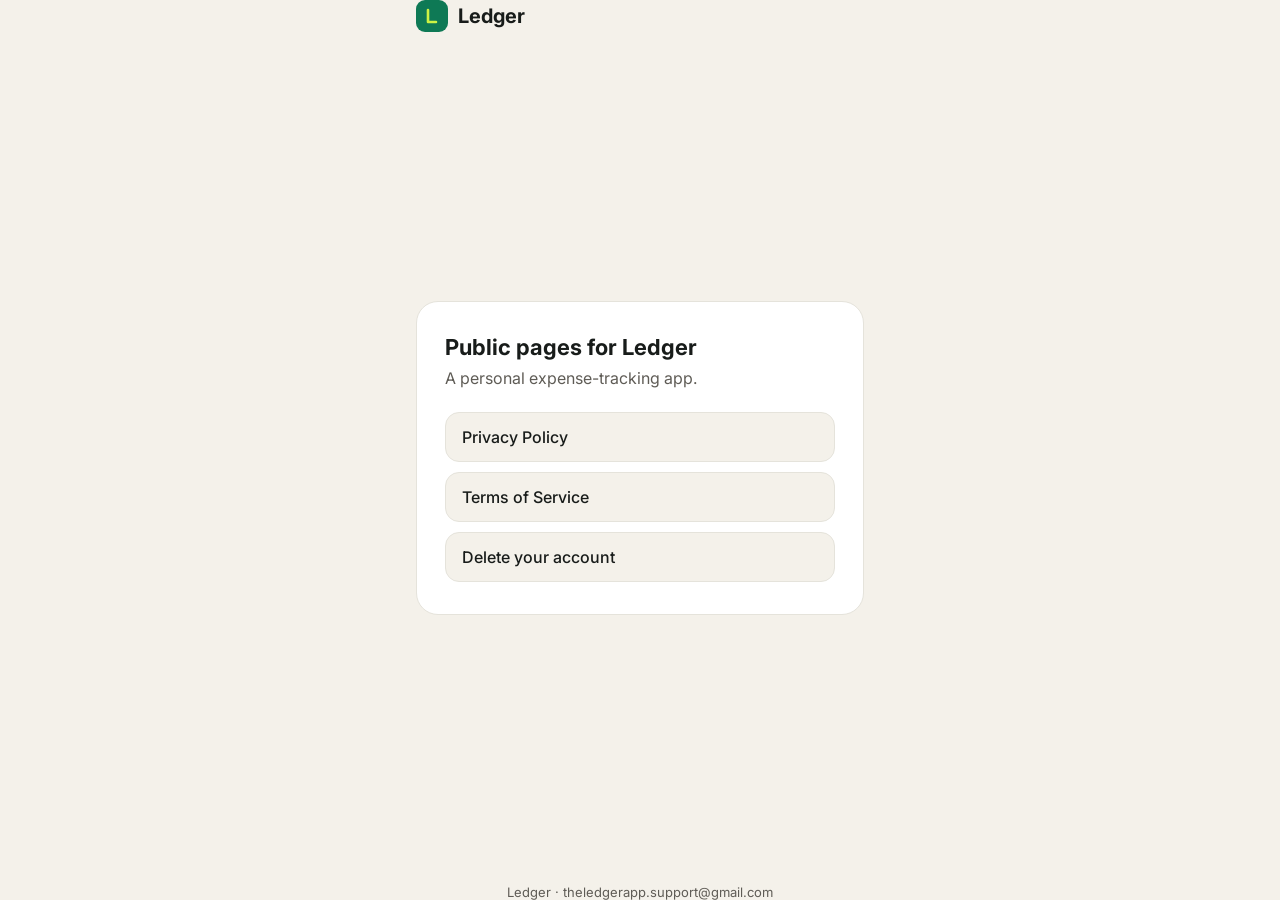
==== index.html @ 9d6b897f "Add Privacy Policy, Terms of Service, and a landing page Covers what's collected (email, Google ID, " ====
<!DOCTYPE html>
<html lang="en">
<head>
<meta charset="utf-8" />
<meta name="viewport" content="width=device-width, initial-scale=1" />
<meta name="color-scheme" content="light" />
<title>Ledger</title>
<link rel="icon" href="data:image/svg+xml,%3Csvg xmlns='http://www.w3.org/2000/svg' viewBox='0 0 32 32'%3E%3Crect width='32' height='32' rx='9' fill='%230E7955'/%3E%3Cpath d='M11 8v16h10' stroke='%23CCF244' stroke-width='3.5' fill='none' stroke-linecap='round' stroke-linejoin='round'/%3E%3C/svg%3E" />
<link rel="preconnect" href="https://fonts.googleapis.com" />
<link rel="preconnect" href="https://fonts.gstatic.com" crossorigin />
<link href="https://fonts.googleapis.com/css2?family=Inter:wght@400;500;600;700&display=swap" rel="stylesheet" />
<style>
  :root { --canvas: #F4F1EA; --surface: #FFFFFF; --forest: #0E7955; --lime: #CCF244; --text: #181C1A; --muted: #5F5C56; --hairline: #E5E3DB; }
  * { box-sizing: border-box; }
  html, body { margin: 0; }
  body {
    background: var(--canvas); color: var(--text);
    font-family: "Inter", system-ui, -apple-system, "Segoe UI", Roboto, sans-serif;
    min-height: 100vh; display: flex; flex-direction: column;
  }
  .wrap { width: 100%; max-width: 480px; margin: 0 auto; padding: 0 16px; }
  header { padding: 28px 0 20px; }
  .brand { display: inline-flex; align-items: center; gap: 10px; font-weight: 700; font-size: 20px; }
  .brand-mark { width: 32px; height: 32px; border-radius: 9px; background: var(--forest); display: grid; place-items: center; }
  main { flex: 1; display: flex; align-items: center; }
  .card { background: var(--surface); border: 1px solid var(--hairline); border-radius: 22px; padding: 32px 28px; width: 100%; }
  h1 { font-size: 22px; margin: 0 0 8px; }
  p.lead { color: var(--muted); margin: 0 0 24px; }
  .links { list-style: none; padding: 0; margin: 0; display: flex; flex-direction: column; gap: 10px; }
  .links a {
    display: block; padding: 14px 16px; border: 1px solid var(--hairline); border-radius: 14px;
    color: var(--text); text-decoration: none; font-weight: 500; background: var(--canvas);
  }
  .links a:hover { border-color: var(--forest); }
  footer { padding: 28px 0 32px; font-size: 13px; color: var(--muted); text-align: center; }
</style>
</head>
<body>
  <header class="wrap">
    <span class="brand">
      <span class="brand-mark" aria-hidden="true">
        <svg width="18" height="18" viewBox="0 0 18 18"><path d="M5 3v12h8" stroke="#CCF244" stroke-width="2.6" fill="none" stroke-linecap="round" stroke-linejoin="round"/></svg>
      </span>
      Ledger
    </span>
  </header>
  <main class="wrap">
    <div class="card">
      <h1>Public pages for Ledger</h1>
      <p class="lead">A personal expense-tracking app.</p>
      <ul class="links">
        <li><a href="./privacy/">Privacy Policy</a></li>
        <li><a href="./terms/">Terms of Service</a></li>
        <li><a href="./delete-account/">Delete your account</a></li>
      </ul>
    </div>
  </main>
  <footer class="wrap">Ledger · theledgerapp.support@gmail.com</footer>
</body>
</html>
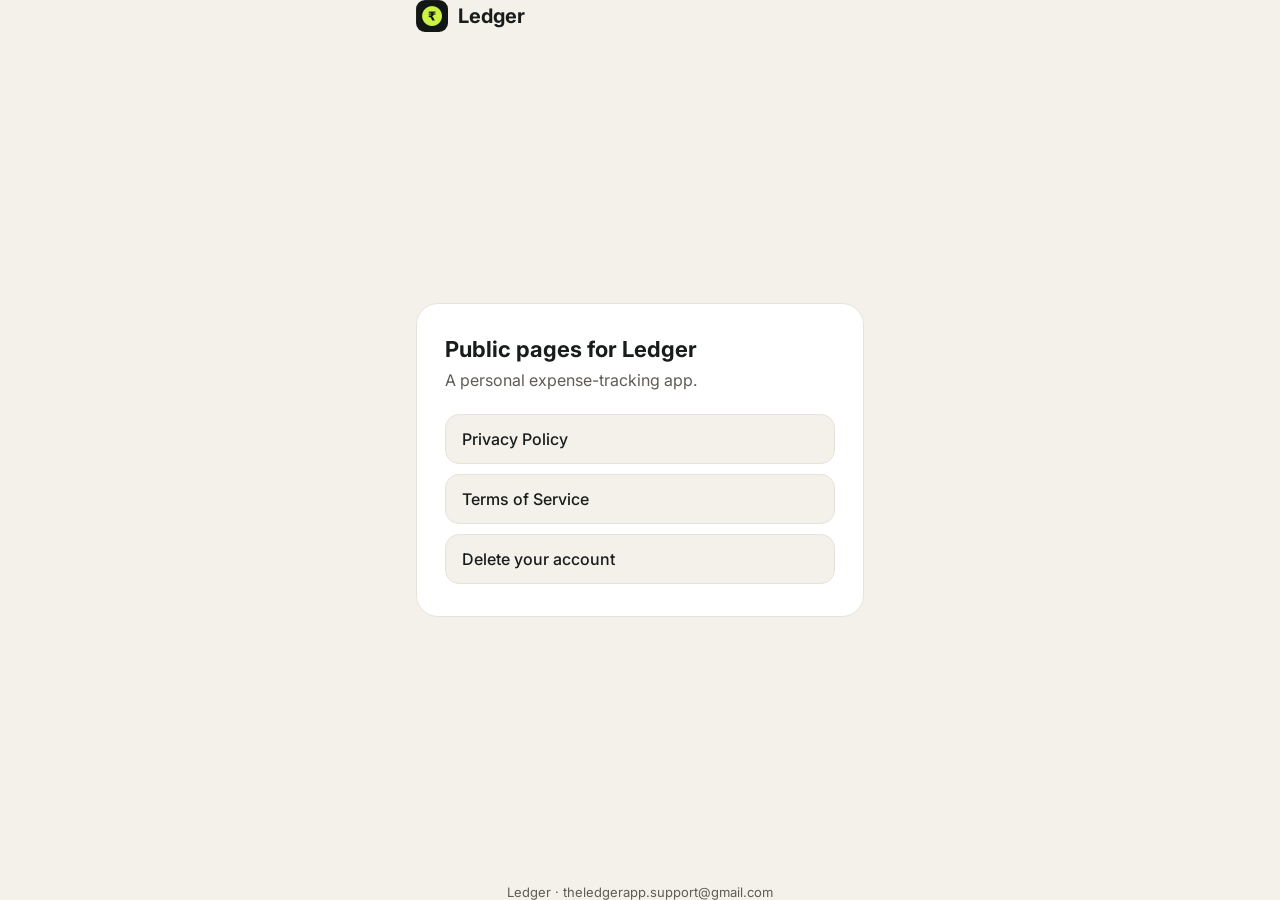
==== commit bdcdc20c: "Swap placeholder brand mark for the owner's real icon Replaces the small inline "L" SVG (favicon + h" ====
--- a/index.html
+++ b/index.html
@@ -5,7 +5,7 @@
 <meta name="viewport" content="width=device-width, initial-scale=1" />
 <meta name="color-scheme" content="light" />
 <title>Ledger</title>
-<link rel="icon" href="data:image/svg+xml,%3Csvg xmlns='http://www.w3.org/2000/svg' viewBox='0 0 32 32'%3E%3Crect width='32' height='32' rx='9' fill='%230E7955'/%3E%3Cpath d='M11 8v16h10' stroke='%23CCF244' stroke-width='3.5' fill='none' stroke-linecap='round' stroke-linejoin='round'/%3E%3C/svg%3E" />
+<link rel="icon" type="image/png" href="./assets/icon.png" />
 <link rel="preconnect" href="https://fonts.googleapis.com" />
 <link rel="preconnect" href="https://fonts.gstatic.com" crossorigin />
 <link href="https://fonts.googleapis.com/css2?family=Inter:wght@400;500;600;700&display=swap" rel="stylesheet" />
@@ -21,7 +21,8 @@
   .wrap { width: 100%; max-width: 480px; margin: 0 auto; padding: 0 16px; }
   header { padding: 28px 0 20px; }
   .brand { display: inline-flex; align-items: center; gap: 10px; font-weight: 700; font-size: 20px; }
-  .brand-mark { width: 32px; height: 32px; border-radius: 9px; background: var(--forest); display: grid; place-items: center; }
+  .brand-mark { width: 32px; height: 32px; border-radius: 9px; overflow: hidden; display: grid; place-items: center; }
+  .brand-mark img { width: 100%; height: 100%; display: block; }
   main { flex: 1; display: flex; align-items: center; }
   .card { background: var(--surface); border: 1px solid var(--hairline); border-radius: 22px; padding: 32px 28px; width: 100%; }
   h1 { font-size: 22px; margin: 0 0 8px; }
@@ -39,7 +40,7 @@
   <header class="wrap">
     <span class="brand">
       <span class="brand-mark" aria-hidden="true">
-        <svg width="18" height="18" viewBox="0 0 18 18"><path d="M5 3v12h8" stroke="#CCF244" stroke-width="2.6" fill="none" stroke-linecap="round" stroke-linejoin="round"/></svg>
+        <img src="./assets/icon.png" width="32" height="32" alt="" />
       </span>
       Ledger
     </span>
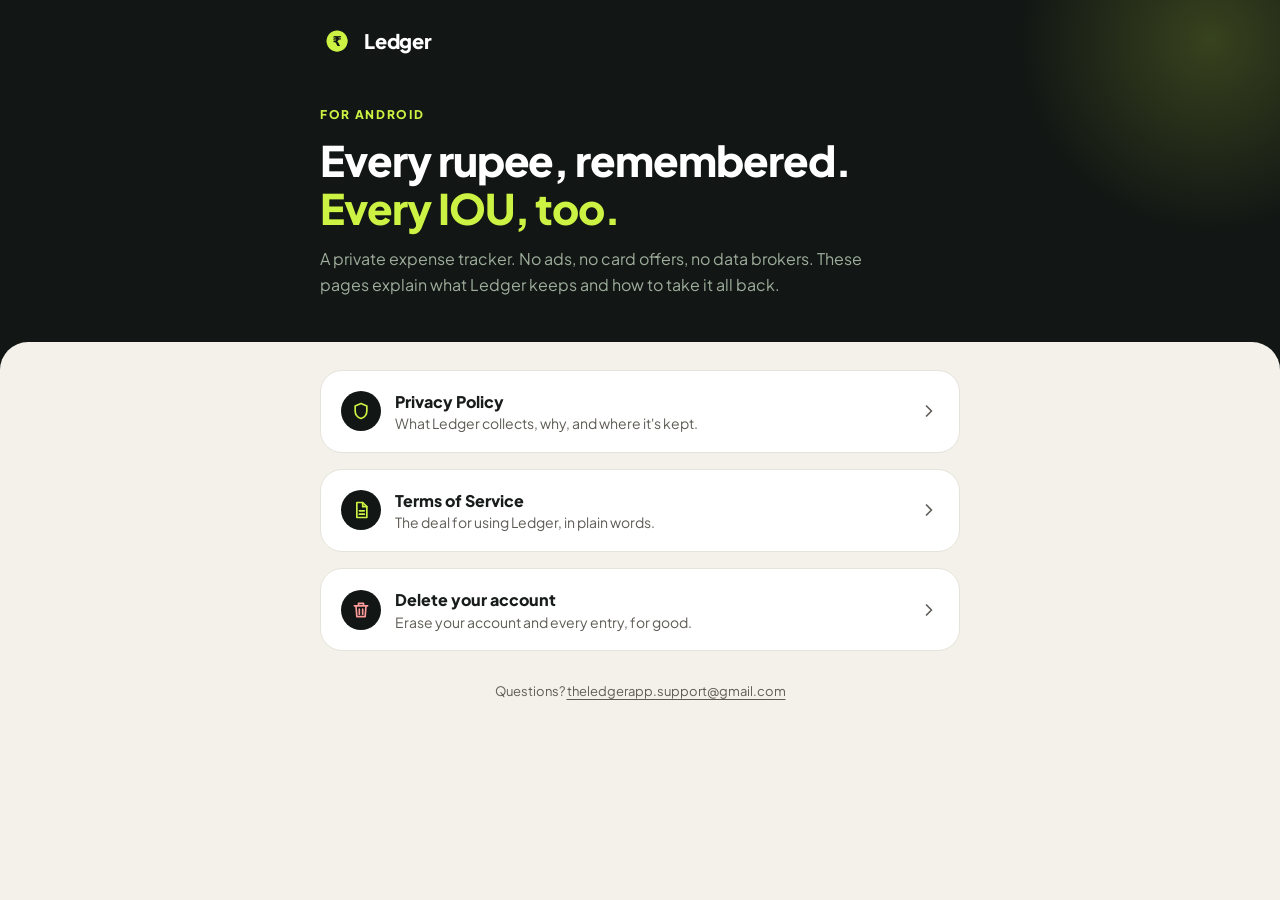
==== commit e32faf65: "Rebrand the public pages to match the app One shared stylesheet (assets/ledger.css) carrying the app" ====
--- a/index.html
+++ b/index.html
@@ -4,58 +4,67 @@
 <meta charset="utf-8" />
 <meta name="viewport" content="width=device-width, initial-scale=1" />
 <meta name="color-scheme" content="light" />
+<meta name="theme-color" content="#121614" />
+<meta name="description" content="Ledger: a private expense tracker for Android. Privacy Policy, Terms, and account deletion." />
 <title>Ledger</title>
 <link rel="icon" type="image/png" href="./assets/icon.png" />
 <link rel="preconnect" href="https://fonts.googleapis.com" />
 <link rel="preconnect" href="https://fonts.gstatic.com" crossorigin />
-<link href="https://fonts.googleapis.com/css2?family=Inter:wght@400;500;600;700&display=swap" rel="stylesheet" />
+<link href="https://fonts.googleapis.com/css2?family=Plus+Jakarta+Sans:wght@400;500;600;700;800&display=swap" rel="stylesheet" />
+<link rel="stylesheet" href="./assets/ledger.css" />
 <style>
-  :root { --canvas: #F4F1EA; --surface: #FFFFFF; --forest: #0E7955; --lime: #CCF244; --text: #181C1A; --muted: #5F5C56; --hairline: #E5E3DB; }
-  * { box-sizing: border-box; }
-  html, body { margin: 0; }
-  body {
-    background: var(--canvas); color: var(--text);
-    font-family: "Inter", system-ui, -apple-system, "Segoe UI", Roboto, sans-serif;
-    min-height: 100vh; display: flex; flex-direction: column;
+  .links { list-style: none; padding: 0; margin: 0; display: grid; gap: 10px; }
+  .links a {
+    display: flex; align-items: center; gap: 14px; padding: 18px 20px; min-height: 72px;
+    background: var(--surface); border: 1px solid var(--hairline); border-radius: var(--radius-card);
+    color: var(--text); text-decoration: none; transition: border-color .15s;
   }
-  .wrap { width: 100%; max-width: 480px; margin: 0 auto; padding: 0 16px; }
-  header { padding: 28px 0 20px; }
-  .brand { display: inline-flex; align-items: center; gap: 10px; font-weight: 700; font-size: 20px; }
-  .brand-mark { width: 32px; height: 32px; border-radius: 9px; overflow: hidden; display: grid; place-items: center; }
-  .brand-mark img { width: 100%; height: 100%; display: block; }
-  main { flex: 1; display: flex; align-items: center; }
-  .card { background: var(--surface); border: 1px solid var(--hairline); border-radius: 22px; padding: 32px 28px; width: 100%; }
-  h1 { font-size: 22px; margin: 0 0 8px; }
-  p.lead { color: var(--muted); margin: 0 0 24px; }
-  .links { list-style: none; padding: 0; margin: 0; display: flex; flex-direction: column; gap: 10px; }
-  .links a {
-    display: block; padding: 14px 16px; border: 1px solid var(--hairline); border-radius: 14px;
-    color: var(--text); text-decoration: none; font-weight: 500; background: var(--canvas);
-  }
-  .links a:hover { border-color: var(--forest); }
-  footer { padding: 28px 0 32px; font-size: 13px; color: var(--muted); text-align: center; }
+  .links a:hover { border-color: var(--hairline-strong); }
+  .links .icon { width: 40px; height: 40px; border-radius: 50%; background: var(--ink); color: var(--lime); display: grid; place-items: center; flex: none; }
+  .links .text { flex: 1; }
+  .links .title { display: block; font-weight: 800; font-size: 16px; }
+  .links .sub { display: block; color: var(--muted); font-size: 14px; line-height: 1.4; }
+  .links .arrow { color: var(--muted); flex: none; }
+  .links li.danger .icon { color: #FF9B9B; }
 </style>
 </head>
 <body>
-  <header class="wrap">
-    <span class="brand">
-      <span class="brand-mark" aria-hidden="true">
-        <img src="./assets/icon.png" width="32" height="32" alt="" />
-      </span>
-      Ledger
-    </span>
-  </header>
-  <main class="wrap">
-    <div class="card">
-      <h1>Public pages for Ledger</h1>
-      <p class="lead">A personal expense-tracking app.</p>
+  <div class="hero">
+    <div class="wrap">
+      <span class="brand"><img src="./assets/icon.png" width="34" height="34" alt="" />Ledger</span>
+      <p class="eyebrow">For Android</p>
+      <h1 class="display">Every rupee, remembered. <span class="accent">Every IOU, too.</span></h1>
+      <p class="hero-lead">A private expense tracker. No ads, no card offers, no data brokers. These pages explain what Ledger keeps and how to take it all back.</p>
+    </div>
+  </div>
+
+  <main class="sheet">
+    <div class="wrap">
       <ul class="links">
-        <li><a href="./privacy/">Privacy Policy</a></li>
-        <li><a href="./terms/">Terms of Service</a></li>
-        <li><a href="./delete-account/">Delete your account</a></li>
+        <li>
+          <a href="./privacy/">
+            <span class="icon" aria-hidden="true"><svg width="20" height="20" viewBox="0 0 24 24" fill="none" stroke="currentColor" stroke-width="2" stroke-linecap="round" stroke-linejoin="round"><path d="M12 3l7 3v6c0 4.5-3 7.7-7 9-4-1.3-7-4.5-7-9V6l7-3z"/></svg></span>
+            <span class="text"><span class="title">Privacy Policy</span><span class="sub">What Ledger collects, why, and where it's kept.</span></span>
+            <svg class="arrow" width="20" height="20" viewBox="0 0 24 24" fill="none" stroke="currentColor" stroke-width="2" stroke-linecap="round" stroke-linejoin="round" aria-hidden="true"><path d="M9 6l6 6-6 6"/></svg>
+          </a>
+        </li>
+        <li>
+          <a href="./terms/">
+            <span class="icon" aria-hidden="true"><svg width="20" height="20" viewBox="0 0 24 24" fill="none" stroke="currentColor" stroke-width="2" stroke-linecap="round" stroke-linejoin="round"><path d="M7 3h7l5 5v13H7z"/><path d="M14 3v5h5M10 13h6M10 17h6"/></svg></span>
+            <span class="text"><span class="title">Terms of Service</span><span class="sub">The deal for using Ledger, in plain words.</span></span>
+            <svg class="arrow" width="20" height="20" viewBox="0 0 24 24" fill="none" stroke="currentColor" stroke-width="2" stroke-linecap="round" stroke-linejoin="round" aria-hidden="true"><path d="M9 6l6 6-6 6"/></svg>
+          </a>
+        </li>
+        <li class="danger">
+          <a href="./delete-account/">
+            <span class="icon" aria-hidden="true"><svg width="20" height="20" viewBox="0 0 24 24" fill="none" stroke="currentColor" stroke-width="2" stroke-linecap="round" stroke-linejoin="round"><path d="M4 7h16M10 11v6M14 11v6M6 7l1 13h10l1-13M9 7V4h6v3"/></svg></span>
+            <span class="text"><span class="title">Delete your account</span><span class="sub">Erase your account and every entry, for good.</span></span>
+            <svg class="arrow" width="20" height="20" viewBox="0 0 24 24" fill="none" stroke="currentColor" stroke-width="2" stroke-linecap="round" stroke-linejoin="round" aria-hidden="true"><path d="M9 6l6 6-6 6"/></svg>
+          </a>
+        </li>
       </ul>
+      <footer class="foot">Questions? <a href="mailto:theledgerapp.support@gmail.com">theledgerapp.support@gmail.com</a></footer>
     </div>
   </main>
-  <footer class="wrap">Ledger · theledgerapp.support@gmail.com</footer>
 </body>
 </html>
--- a/assets/ledger.css
+++ b/assets/ledger.css
@@ -0,0 +1,119 @@
+/* Ledger's public pages, in the app's own design system (core:designsystem):
+   a dark ink hero with a white + lime display headline, over a cream sheet. */
+:root {
+  --ink: #121614;
+  --canvas: #F4F1EA;
+  --surface: #FFFFFF;
+  --forest: #0E7955;
+  --lime: #CCF244;
+  --mint: #DDF3E4;
+  --mint-ink: #14614A;
+  --amber: #FFDE73;
+  --amber-soft: #FFF6D6;
+  --coral: #C62828;
+  --coral-soft: #FBE9E7;
+  --text: #181C1A;
+  --muted: #5F5C56;
+  --muted-on-dark: #9EAD9C;
+  --track-on-dark: rgba(255, 255, 255, .06);
+  --track-border-on-dark: rgba(255, 255, 255, .12);
+  --hairline: #E5E3DB;
+  --hairline-strong: #D4D0C4;
+  --radius-sheet: 28px;
+  --radius-card: 22px;
+  --radius-input: 14px;
+}
+* { box-sizing: border-box; }
+html, body { margin: 0; }
+body {
+  background: var(--ink);
+  color: var(--text);
+  font-family: "Plus Jakarta Sans", system-ui, -apple-system, "Segoe UI", Roboto, sans-serif;
+  font-size: 16px;
+  line-height: 1.6;
+  -webkit-font-smoothing: antialiased;
+  min-height: 100vh;
+  display: flex;
+  flex-direction: column;
+}
+.wrap { width: 100%; max-width: 680px; margin: 0 auto; padding: 0 20px; }
+.wrap.narrow { max-width: 540px; }
+a { color: var(--forest); text-underline-offset: 3px; }
+a:focus-visible, button:focus-visible, input:focus-visible { outline: 3px solid rgba(14, 121, 85, .45); outline-offset: 2px; }
+.hero a:focus-visible { outline-color: var(--lime); }
+
+/* ---- Hero ------------------------------------------------------------ */
+.hero { position: relative; overflow: hidden; color: #fff; padding: 24px 0 44px; }
+.hero::before {
+  content: ""; position: absolute; width: 420px; height: 420px; right: -140px; top: -170px;
+  background: radial-gradient(circle, rgba(204, 242, 68, .20), transparent 65%);
+  pointer-events: none;
+}
+.hero .wrap { position: relative; }
+.brand { display: inline-flex; align-items: center; gap: 10px; font-weight: 800; font-size: 20px; color: #fff; text-decoration: none; letter-spacing: -0.01em; }
+.brand img { width: 34px; height: 34px; border-radius: 10px; display: block; }
+.eyebrow { margin: 40px 0 12px; color: var(--lime); font-size: 12px; font-weight: 800; letter-spacing: .14em; text-transform: uppercase; }
+.display { margin: 0; font-size: 34px; line-height: 1.15; font-weight: 800; letter-spacing: -0.025em; color: #fff; }
+.display .accent { color: var(--lime); }
+@media (min-width: 560px) { .display { font-size: 42px; } }
+.hero-lead { margin: 14px 0 0; color: var(--muted-on-dark); font-size: 16px; max-width: 34em; }
+.hero-lead strong { color: #fff; font-weight: 600; }
+
+/* ---- Sheet ----------------------------------------------------------- */
+.sheet { flex: 1; background: var(--canvas); border-radius: var(--radius-sheet) var(--radius-sheet) 0 0; padding: 28px 0 8px; }
+.card { background: var(--surface); border: 1px solid var(--hairline); border-radius: var(--radius-card); padding: 26px 22px 10px; }
+@media (min-width: 560px) { .card { padding: 36px 40px 14px; } }
+.card + .card { margin-top: 14px; }
+.card h2 { font-size: 18px; line-height: 1.35; font-weight: 800; letter-spacing: -0.01em; margin: 30px 0 10px; }
+.card h2:first-child { margin-top: 0; }
+p { margin: 0 0 14px; }
+ul { margin: 0 0 14px; padding-left: 20px; }
+li { margin: 0 0 6px; }
+strong { font-weight: 700; }
+code { font-size: .9em; background: var(--canvas); border-radius: 6px; padding: 1px 6px; }
+
+.toc { list-style: none; padding: 0; margin: 0 0 8px; display: flex; flex-wrap: wrap; gap: 8px; }
+.toc a {
+  display: inline-flex; align-items: center; min-height: 36px; padding: 6px 14px; border-radius: 999px;
+  background: var(--canvas); border: 1px solid var(--hairline); color: var(--text);
+  font-size: 13px; font-weight: 700; text-decoration: none;
+}
+.toc a:hover { border-color: var(--hairline-strong); }
+
+.callout { background: var(--mint); color: var(--mint-ink); border-radius: var(--radius-input); padding: 16px 18px; margin: 0 0 14px; font-size: 15px; }
+.contact { background: var(--canvas); border-radius: var(--radius-input); padding: 18px; margin: 0 0 20px; }
+.divider { height: 1px; background: var(--hairline); margin: 28px 0; border: 0; }
+
+.foot { padding: 24px 0 36px; font-size: 13px; color: var(--muted); text-align: center; }
+.foot a { color: var(--muted); }
+.foot nav { display: flex; justify-content: center; flex-wrap: wrap; gap: 6px 18px; margin-bottom: 8px; }
+
+/* ---- Buttons and fields (LedgerCta / FirstRunField) ------------------- */
+.pill {
+  display: inline-flex; align-items: center; justify-content: center; gap: 10px;
+  min-height: 52px; padding: 12px 24px; border: 0; border-radius: 999px;
+  font: inherit; font-size: 16px; font-weight: 700; cursor: pointer; text-decoration: none;
+  transition: background .15s, opacity .15s;
+}
+.pill.primary { background: var(--forest); color: #fff; }
+.pill.primary::before { content: ""; width: 18px; height: 18px; border-radius: 50%; background: var(--lime); flex: none; }
+.pill.primary:hover:not(:disabled) { background: #0B6848; }
+.pill.lime { background: var(--lime); color: var(--ink); font-weight: 800; }
+.pill.danger { background: var(--coral); color: #fff; }
+.pill.danger:hover:not(:disabled) { background: #A91F1F; }
+.pill.ghost { background: transparent; color: var(--muted); font-weight: 600; }
+.pill.ghost:hover { color: var(--text); }
+.pill:disabled { background: var(--hairline); color: var(--muted); cursor: not-allowed; }
+.pill:disabled::before { background: var(--hairline-strong); }
+
+label { display: block; font-size: 14px; font-weight: 700; margin: 0 0 8px; }
+input[type=text], input[type=email] {
+  width: 100%; height: 56px; font: inherit; font-size: 16px; font-weight: 500;
+  padding: 0 16px; border: 1px solid var(--hairline-strong); border-radius: var(--radius-input);
+  background: var(--surface); color: var(--text); outline: none; transition: border-color .15s, box-shadow .15s;
+}
+input::placeholder { color: #8A877F; }
+input[type=text]:focus, input[type=email]:focus { border-color: var(--forest); box-shadow: 0 0 0 3px rgba(14, 121, 85, .15); }
+
+[hidden] { display: none !important; }
+@media (prefers-reduced-motion: reduce) { * { transition: none !important; animation-duration: 1.5s !important; } }
